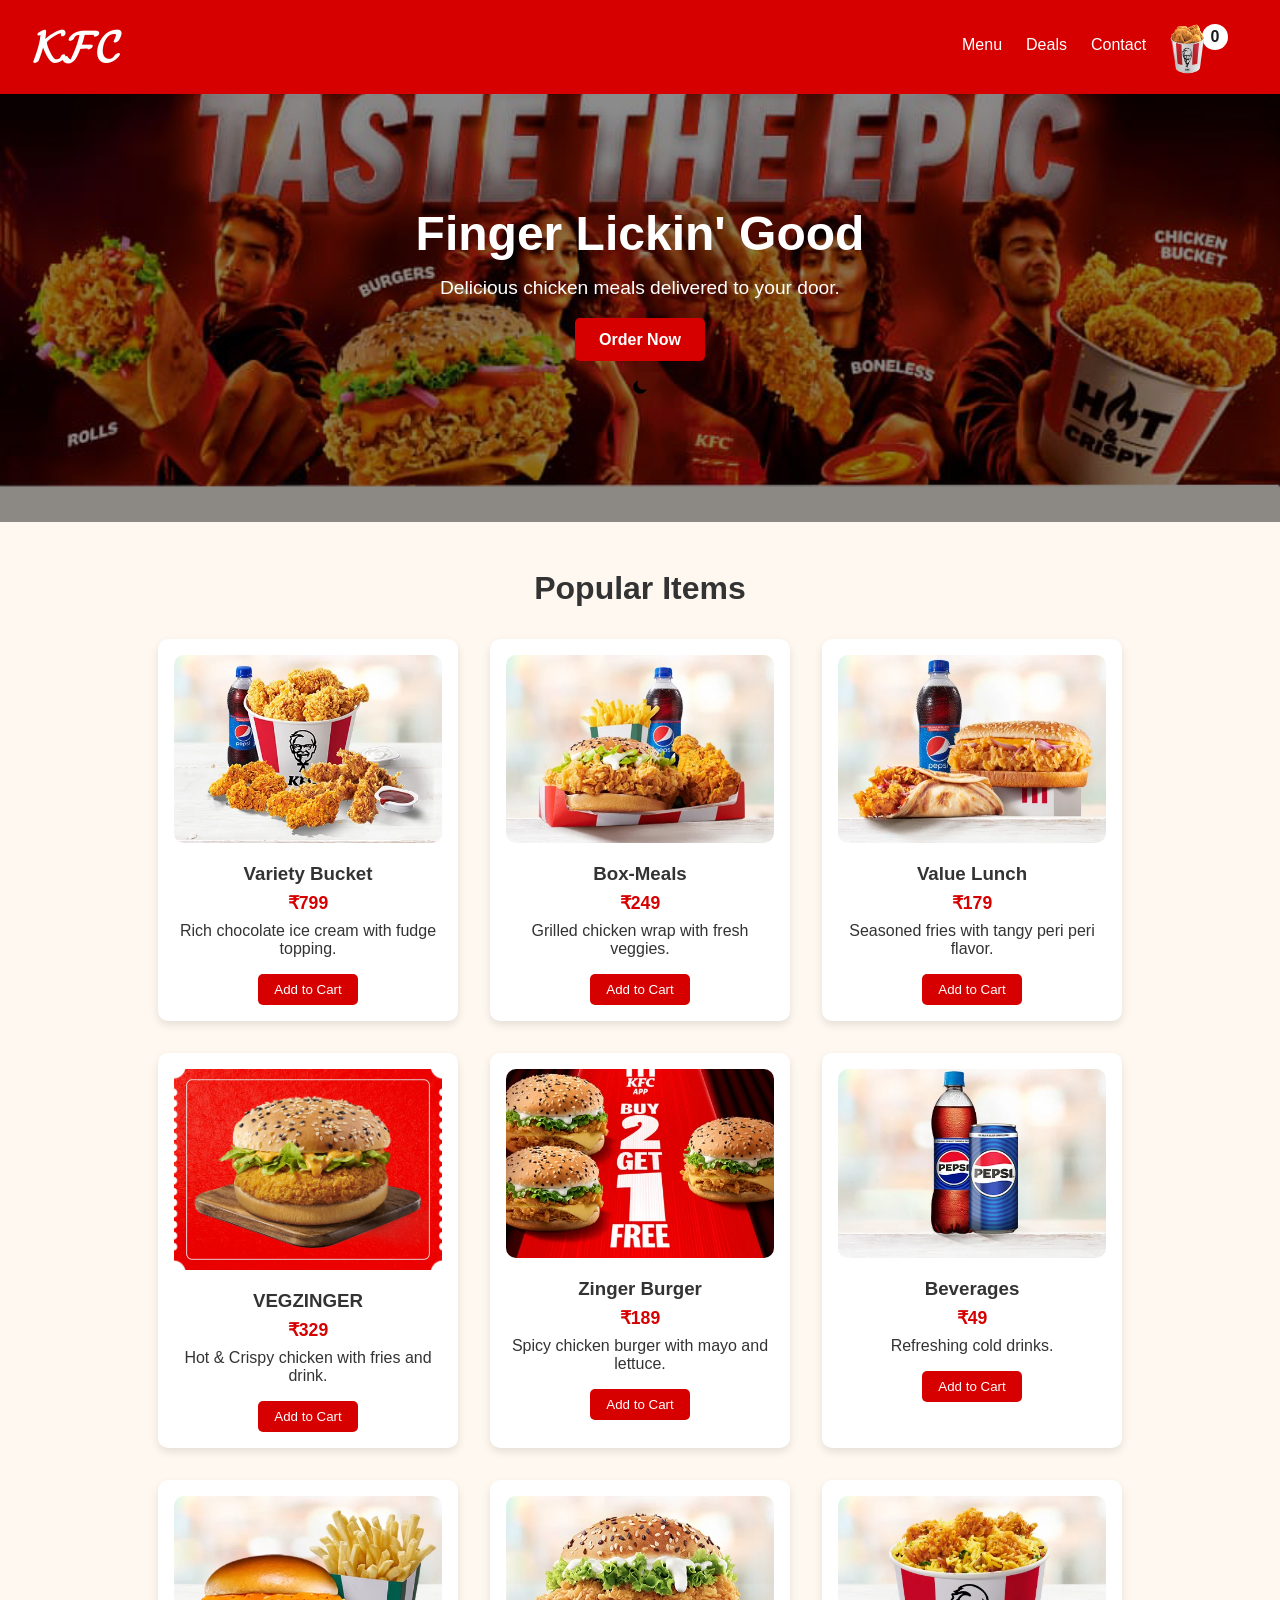
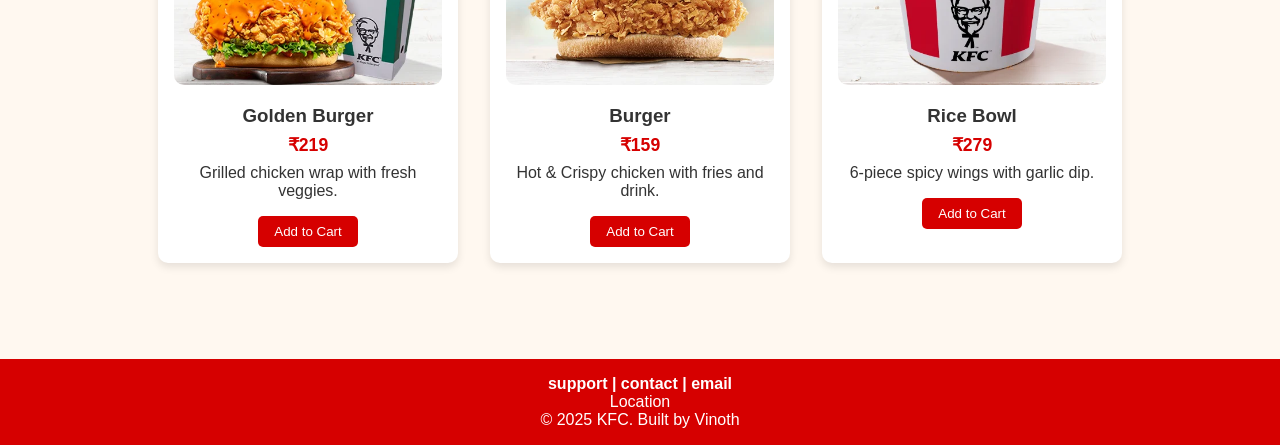
==== index.html @ 9e8978f0 "Demo Code First Push" ====
<!DOCTYPE html>
<html lang="en">
<head>
  <meta charset="UTF-8" />
  <meta name="viewport" content="width=device-width, initial-scale=1.0" />
  <title>KFC</title>
  <link rel="icon" type="image" href="webpng.png">
  <style>
    * {
      margin: 0;
      padding: 0;
      box-sizing: border-box;
      font-family: 'Segoe UI', sans-serif;
    }

    body {
      background-color: #fff8f0;
      color: #333;
    }

    header {
      background-color: #d60000;
      color: white;
      padding: 1rem 2rem;
      display: flex;
      justify-content: space-between;
      align-items: center;
      position: sticky;
      top: 0;
      z-index: 999;
    }

    .logo {
      font-size: 2.8rem;
      font-weight: bold;
    }

    nav ul {
      list-style: none;
      display: flex;
      gap: 1.5rem;
    }

    nav a {
      color: white;
      text-decoration: none;
      font-weight: 500;
    }

    .menu-toggle {
      display: none;
      font-size: 1.5rem;
      background: none;
      border: none;
      color: white;
    }

    .hero {
      text-align: center;
      padding: 7rem 2rem;
      background: url("backg.png") no-repeat center center/cover;
      color: white;
      position: relative;
    }

    .hero::before {
      content: "";
      position: absolute;
      top: 0;
      left: 0;
      width: 100%;
      height: 100%;
      background: rgba(0, 0, 0, 0.45);
    }

    .hero h1, .hero p, .btn, .toggleparent {
      position: relative;
      z-index: 2;
    }

    .hero h1 {
      font-size: 3rem;
      margin-bottom: 1rem;
    }

    .hero p {
      font-size: 1.2rem;
      margin-bottom: 2rem;
    }

    .btn {
      background-color: #d60000;
      color: white;
      padding: 0.8rem 1.5rem;
      text-decoration: none;
      border-radius: 5px;
      font-weight: bold;
      transition: background 0.3s ease;
    }

    .btn:hover {
      background-color: #b00000;
    }

    .menu {
      padding: 3rem 2rem;
      text-align: center;
    }

    .menu h2 {
      font-size: 2rem;
      margin-bottom: 2rem;
    }

    .cards {
      display: flex;
      justify-content: center;
      gap: 2rem;
      flex-wrap: wrap;
    }

    .card {
      background-color: white;
      border-radius: 10px;
      box-shadow: 0 4px 8px rgba(0,0,0,0.1);
      width: 300px;
      padding: 1rem;
      transition: transform 0.3s ease;
    }

    .card:hover {
      transform: scale(1.03);
    }

    .card img {
      width: 100%;
      border-radius: 10px;
    }

    .card h3 {
      margin: 1rem 0 0.5rem;
    }

    .card button {
      margin-top: 1rem;
      padding: 0.5rem 1rem;
      background-color: #d60000;
      color: white;
      border: none;
      border-radius: 5px;
      cursor: pointer;
    }

    /* price style added */
    .price {
      font-size: 1.1rem;
      font-weight: bold;
      color: #d60000;
      margin-bottom: 0.5rem;
    }

    footer {
      background-color: #d60000;
      color: white;
      text-align: center;
      padding: 1rem;
      margin-top: 3rem;
    }

    ul {
      margin-right: 80px;
      margin-top: 20px;
    }

    .img {
      height: 50px;
      width: 50px;
      margin-top: -30px;
      margin-left: 200px;
      cursor: pointer;
    }

    body.dark {
      background-color: #1c1c1c;
      color: #f5f5f5;
    }

    body.dark header,
    body.dark footer {
      background-color: #333;
    }

    body.dark .card {
      background-color: #2a2a2a;
      color: #f5f5f5;
    }

    #cart {
      font-weight: bold;
      margin-right: 50px;
      margin-left: -10px;
      width: 25px;
      height: 25px;
      margin-top: -30px;
      display:flex;
      justify-content: center;
      align-items: center;
      padding: 13px;
      border-radius: 50%;
      margin-right: 20px;
      background-color: rgb(255, 255, 255);
      color: #1c1c1c;
    }

    .cartParent{
      display: flex;
      justify-content: center;
      align-items: center;
    }

    .Toggle {
      border: none;
      background: none;
      cursor: pointer;
      padding: 10px;
      border-radius: 50%;
      transition: background-color 0.3s ease;
    }

    .Toggle:hover {
      background-color: rgba(0,0,0,0.1);
    }

    @media (max-width: 768px) {
      nav ul {
        display: none;
        flex-direction: column;
        background-color: #d60000;
        padding: 1rem;
      }

      nav ul.show {
        display: flex;
      }

      .menu-toggle {
        display: block;
      }
    }
  </style>
</head>
<body>
  <header>
    <div class="logo">𝓚𝓕𝓒</div>
    <nav>
      <ul>
        <li><a href="menu.html">Menu</a></li>
        <li><a href="deals.html">Deals</a></li>
        <li><a href="#final">Contact</a></li>
      </ul>

      <div id="cartParent" style="float:right;">
        <div id="cart"><b>0</b></div>
      </div>

      <img src="png.png" class="img" onclick="goToCart()">
    </nav>
    <button class="menu-toggle" onclick="toggleMenu()">☰</button>
  </header>

  <section class="hero">
    <h1>Finger Lickin' Good</h1>
    <p>Delicious chicken meals delivered to your door.</p>
    <a href="#popular" class="btn">Order Now</a>
    <br><br>

    <div class="toggleparent">
      <button class="Toggle" onclick="toggleDarkMode()">
        <img src="moon1.png" id="moon" width="20px" height="20px">
        <img src="sun.png.png" id="sun" width="20px" height="20px" style="display:none;">
      </button>
    </div>
  </section>

  <div id="popular">
    <section class="menu">
      <h2>Popular Items</h2>

      <div class="cards">

        <div class="card">
          <img src="KFC-Variety-Bucket.webp" alt="Variety Bucket" />
          <h3>Variety Bucket</h3>
          <p class="price">₹799</p>
          <p>Rich chocolate ice cream with fudge topping.</p>
          <button onclick="addToCart('Variety Bucket')">Add to Cart</button>
        </div>

        <div class="card">
          <img src="KFC-Box-Meals.webp" alt="Box-Meals" />
          <h3>Box-Meals</h3>
          <p class="price">₹249</p>
          <p>Grilled chicken wrap with fresh veggies.</p>
          <button onclick="addToCart('Box-Meals')">Add to Cart</button>
        </div>

        <div class="card">
          <img src="KFC-Value-Lunch.webp" alt="Value Lunch" />
          <h3>Value Lunch</h3>
          <p class="price">₹179</p>
          <p>Seasoned fries with tangy peri peri flavor.</p>
          <button onclick="addToCart('Value Lunch')">Add to Cart</button>
        </div>

        <div class="card">
          <img src="VEGZINGER.jpg" alt="VEGZINGER" />
          <h3>VEGZINGER</h3>
          <p class="price">₹329</p>
          <p>Hot & Crispy chicken with fries and drink.</p>
          <button onclick="addToCart('VEGZINGER')">Add to Cart</button>
        </div>

        <div class="card">
          <img src="KFC-BOGO-CHICKEN-ZINGER-22-JULY-465-X-327-F1B.webp" alt="Zinger Burger" />
          <h3>Zinger Burger</h3>
          <p class="price">₹189</p>
          <p>Spicy chicken burger with mayo and lettuce.</p>
          <button onclick="addToCart('Zinger Burger')">Add to Cart</button>
        </div>

        <div class="card">
          <img src="KFC-Beverages.webp" alt="Beverages" />
          <h3>Beverages</h3>
          <p class="price">₹49</p>
          <p>Refreshing cold drinks.</p>
          <button onclick="addToCart('Beverages')">Add to Cart</button>
        </div>

        <div class="card">
          <img src="KFC-Gold-Burger-White-Category-23MAY_4.webp" alt="Golden Burger" />
          <h3>Golden Burger</h3>
          <p class="price">₹219</p>
          <p>Grilled chicken wrap with fresh veggies.</p>
          <button onclick="addToCart('Golden Burger')">Add to Cart</button>
        </div>

        <div class="card">
          <img src="KFC-Burger.webp" alt="Burger" />
          <h3>Burger</h3>
          <p class="price">₹159</p>
          <p>Hot & Crispy chicken with fries and drink.</p>
          <button onclick="addToCart('Burger')">Add to Cart</button>
        </div>

        <div class="card">
          <img src="KFC-rice-bowl.webp" alt="Rice Bowl" />
          <h3>Rice Bowl</h3>
          <p class="price">₹279</p>
          <p>6-piece spicy wings with garlic dip.</p>
          <button onclick="addToCart('Rice Bowl')">Add to Cart</button>
        </div>

      </div>
    </section>
  </div>

  <div id="final">
    <footer>
      <p><b>support | contact | email</b></p>
      <p>Location</p>
      <p>&copy; 2025 KFC. Built by Vinoth</p>
    </footer>
  </div>

  <script>
    // prices object
    const prices = {
      "Variety Bucket": 799,
      "Box-Meals": 249,
      "Value Lunch": 179,
      "VEGZINGER": 329,
      "Zinger Burger": 189,
      "Beverages": 49,
      "Golden Burger": 219,
      "Burger": 159,
      "Rice Bowl": 279
    };

    let cartItems = JSON.parse(localStorage.getItem("cartItems")) || [];
    document.getElementById("cart").textContent = cartItems.length;

    function addToCart(item) {
      let price = prices[item] !== undefined ? prices[item] : 0;
      alert(item + " added to cart! Price: ₹" + price);

      cartItems.push({ name: item, price: price });
      localStorage.setItem("cartItems", JSON.stringify(cartItems));

      document.getElementById("cart").textContent = cartItems.length;
    }

    function goToCart() {
      window.location.href = "cart.html";
    }

    let bool = true;
    function toggleDarkMode() {
      document.body.classList.toggle("dark");
      const sun = document.getElementById("sun");
      const moon = document.getElementById("moon");
      if (bool) {
        sun.style.display = "block";
        moon.style.display = "none";
        bool = false;
      } else {
        sun.style.display = "none";
        moon.style.display = "block";
        bool = true;
      }
    }

    function toggleMenu() {
      document.querySelector("nav ul").classList.toggle("show");
    }
  </script>
</body>
</html>
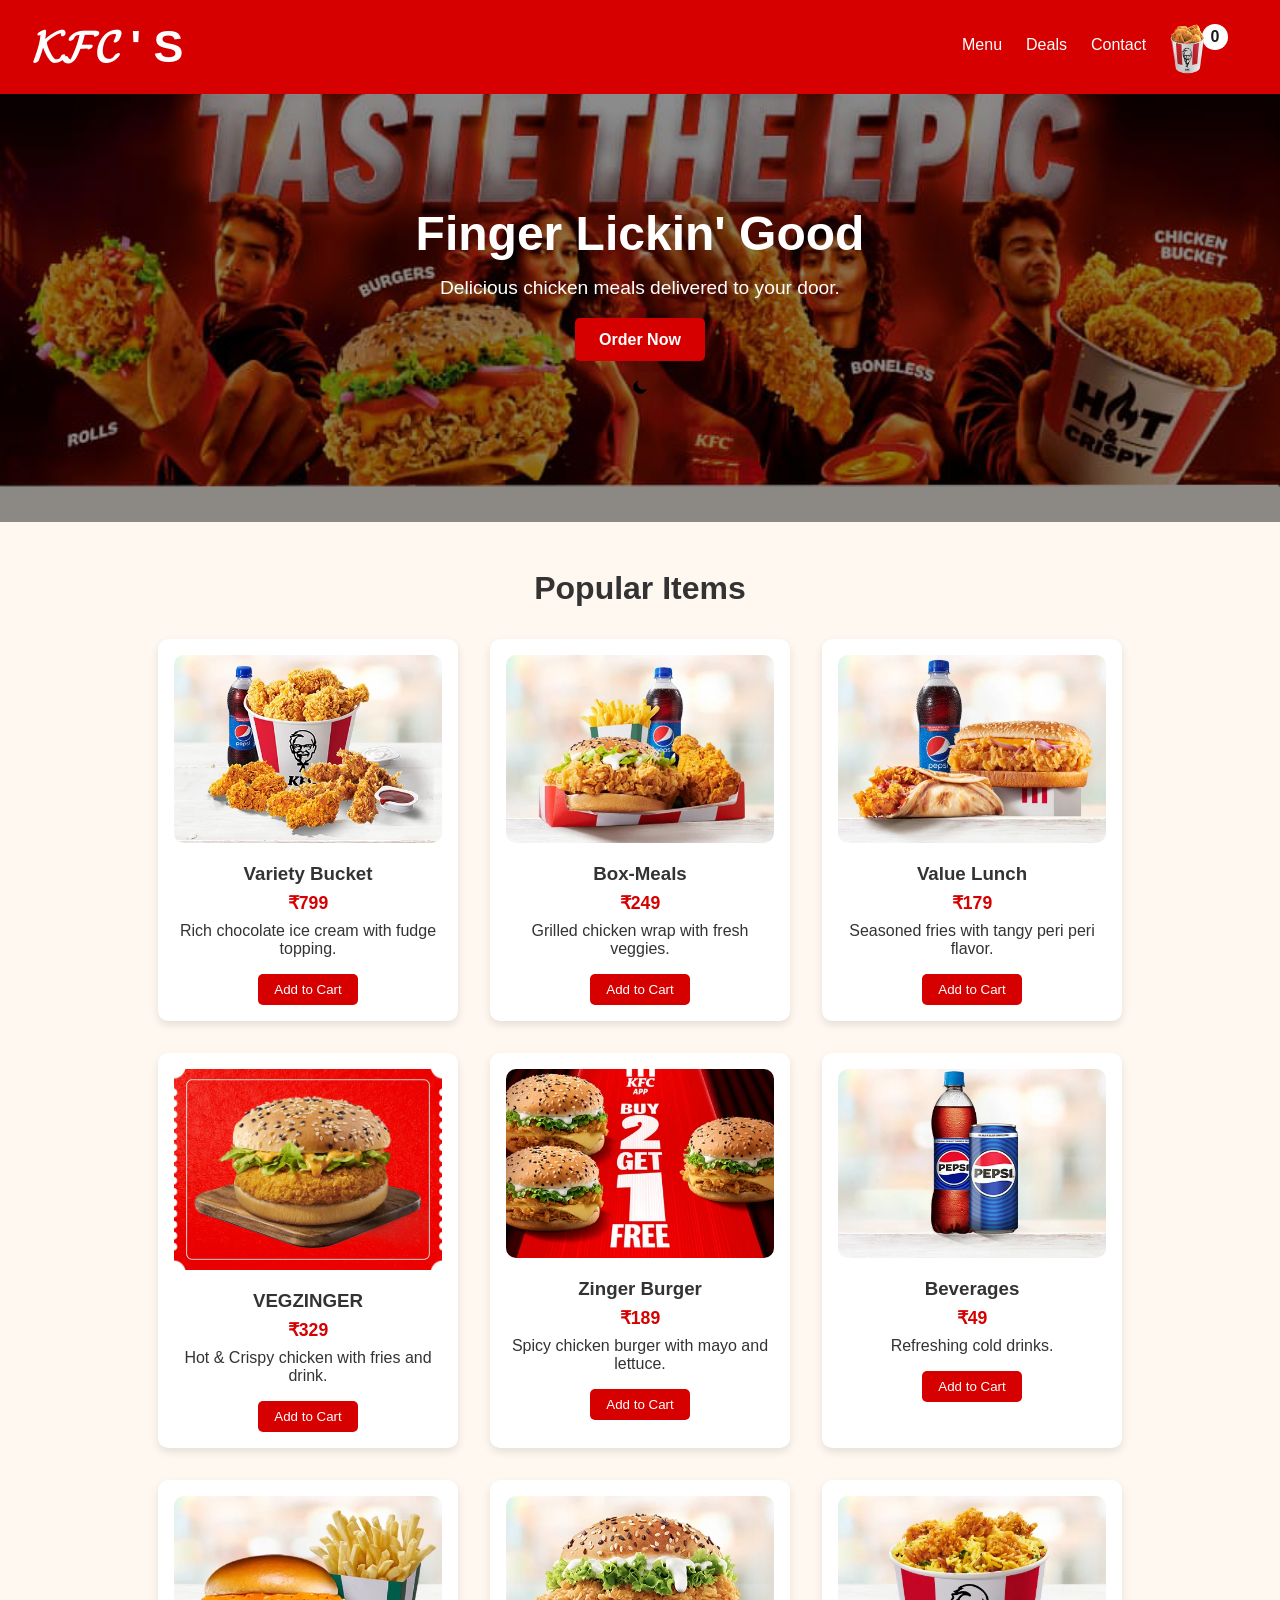
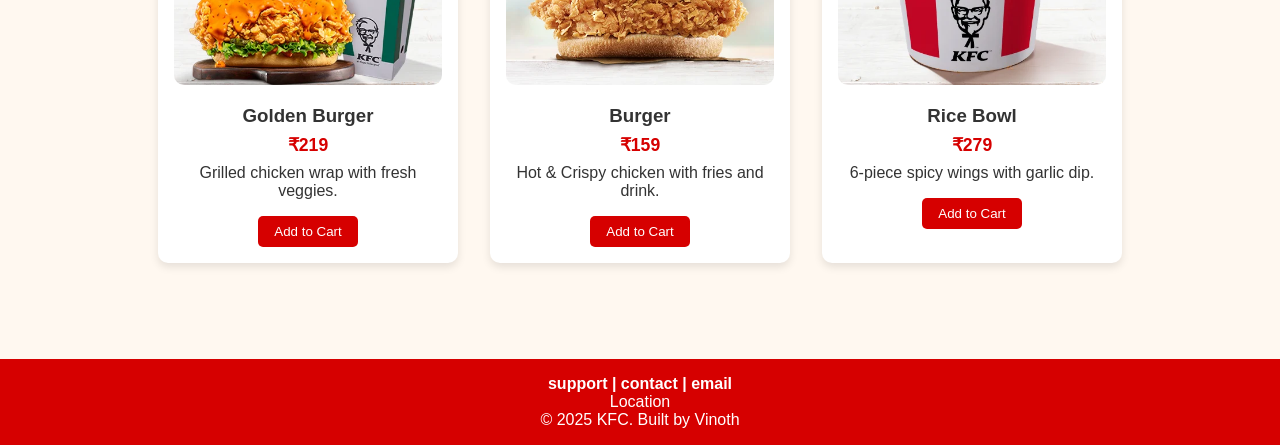
==== commit 45eb6ff6: "add s" ====
--- a/index.html
+++ b/index.html
@@ -251,7 +251,7 @@
 </head>
 <body>
   <header>
-    <div class="logo">𝓚𝓕𝓒</div>
+    <div class="logo">𝓚𝓕𝓒 ' S</div>
     <nav>
       <ul>
         <li><a href="menu.html">Menu</a></li>
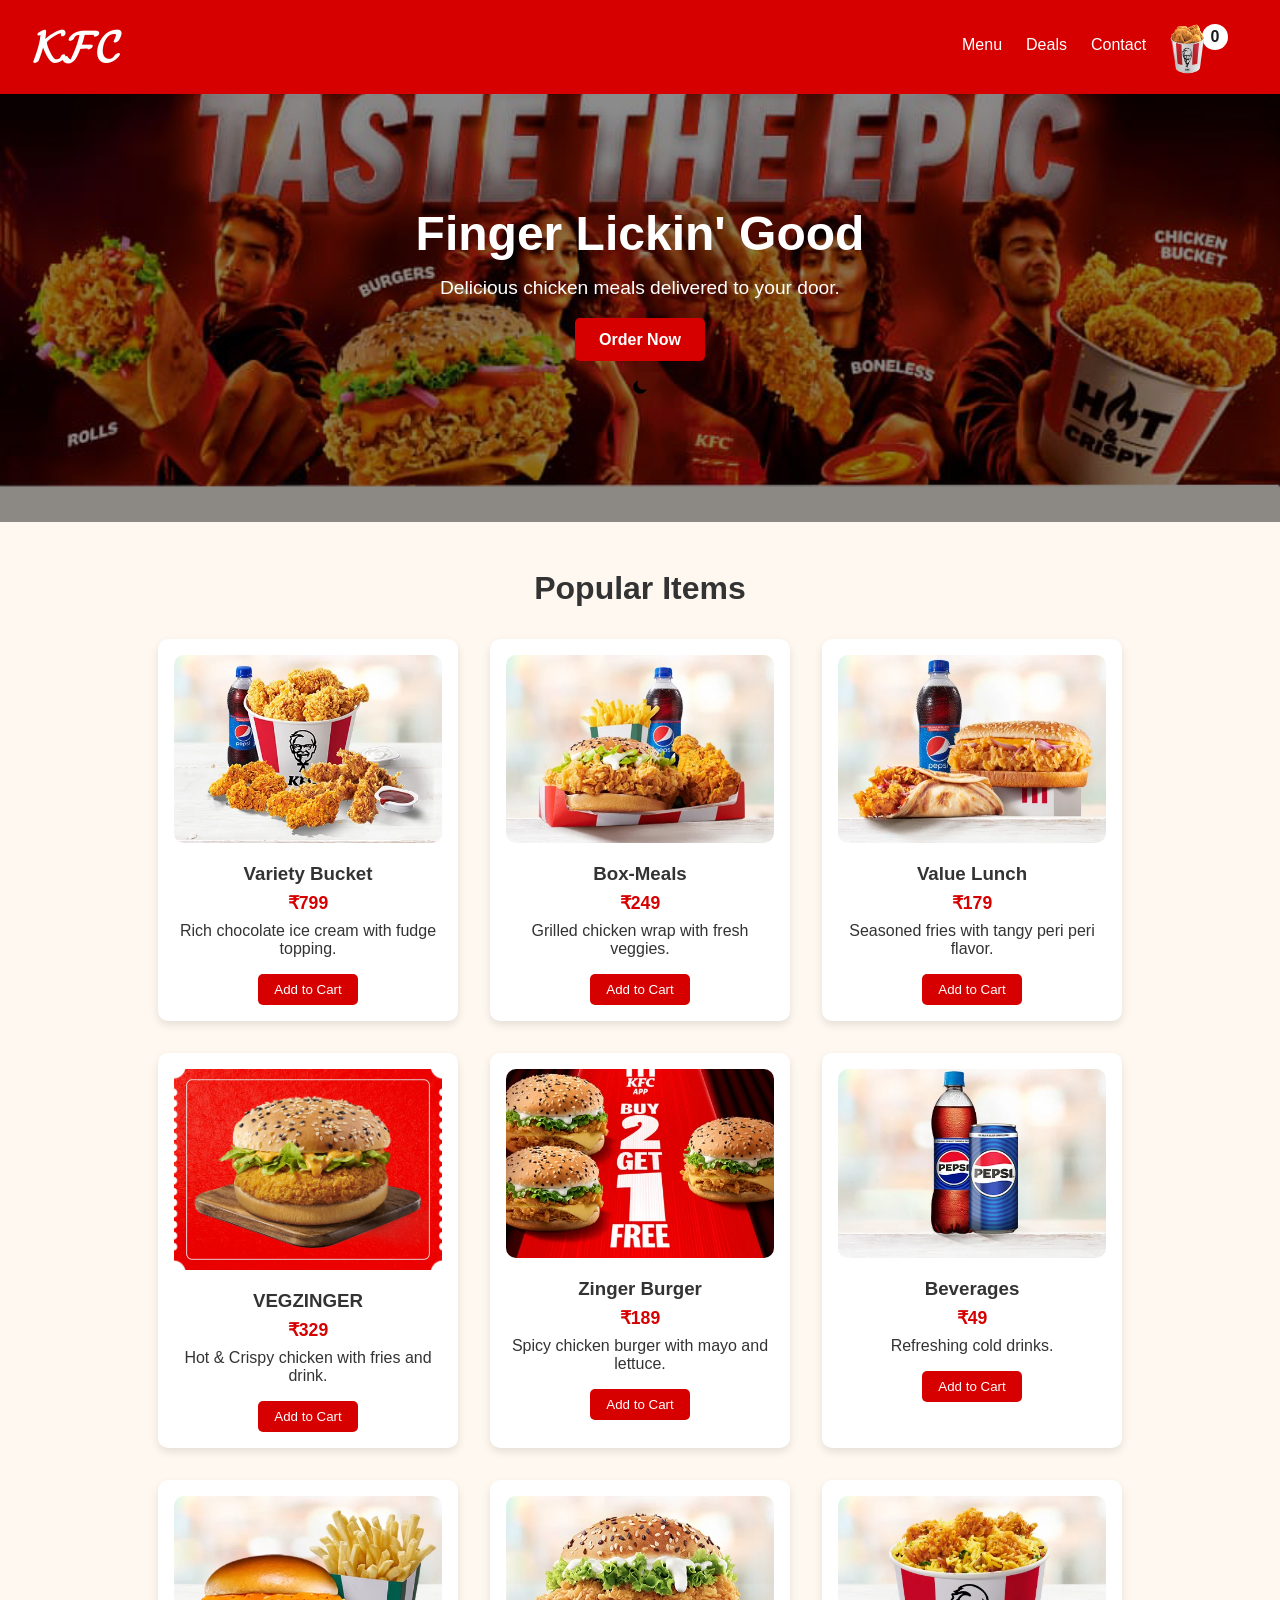
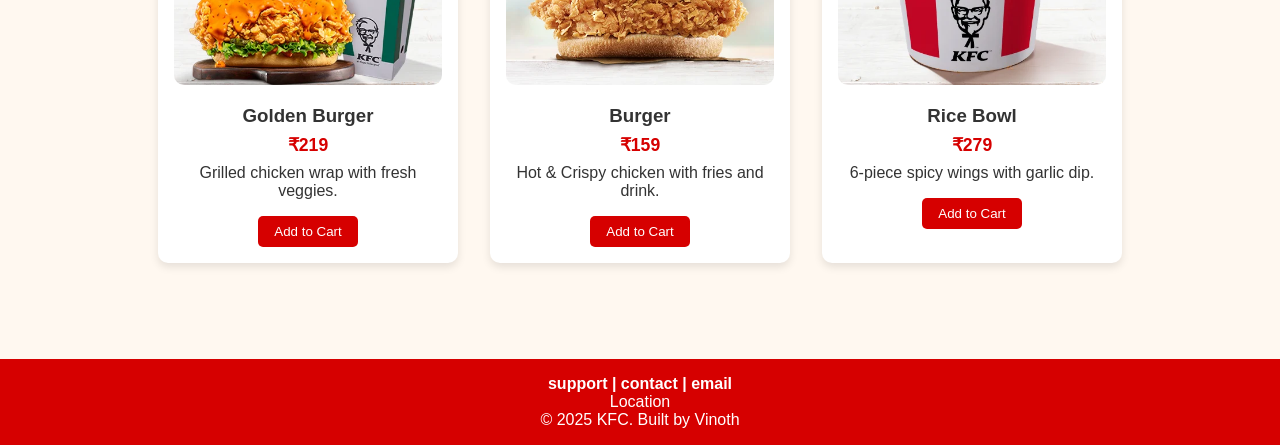
==== commit 53d70629: "adden" ====
--- a/index.html
+++ b/index.html
@@ -251,7 +251,7 @@
 </head>
 <body>
   <header>
-    <div class="logo">𝓚𝓕𝓒 ' S</div>
+    <div class="logo">𝓚𝓕𝓒</div>
     <nav>
       <ul>
         <li><a href="menu.html">Menu</a></li>
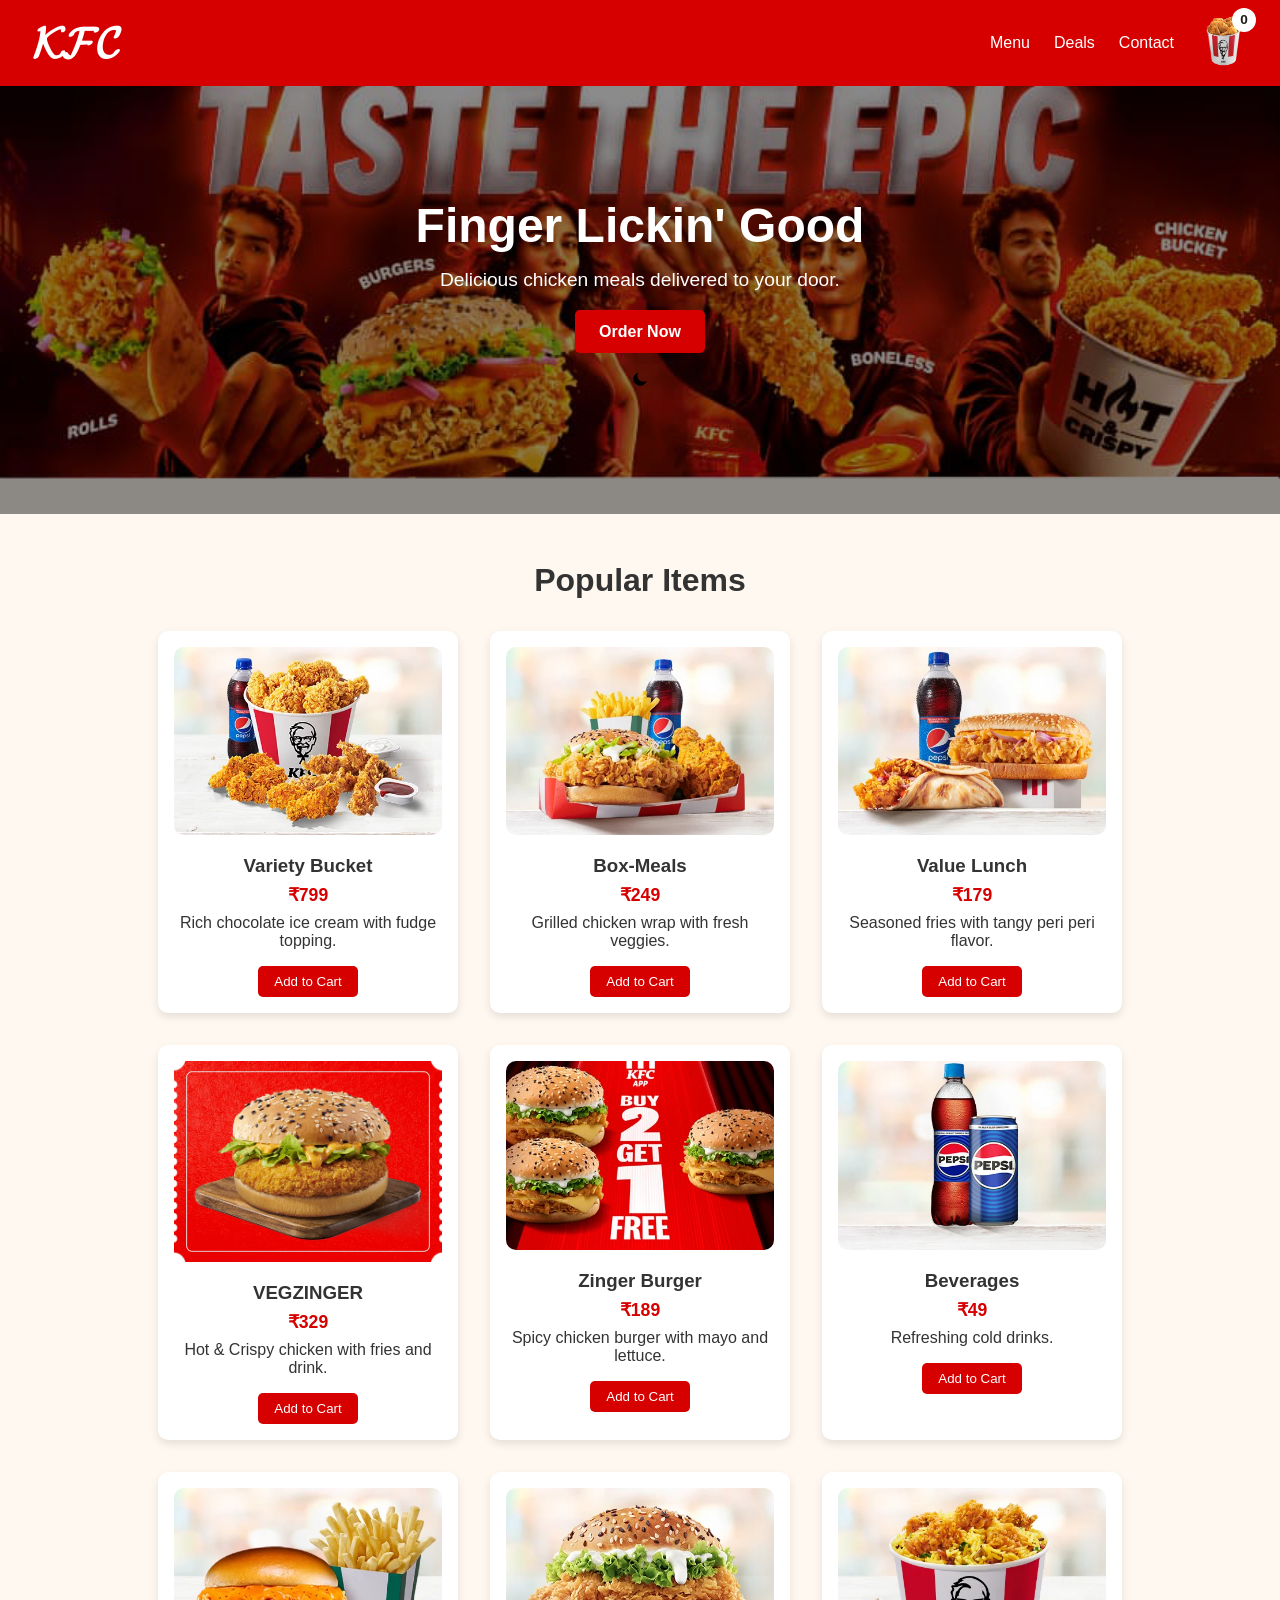
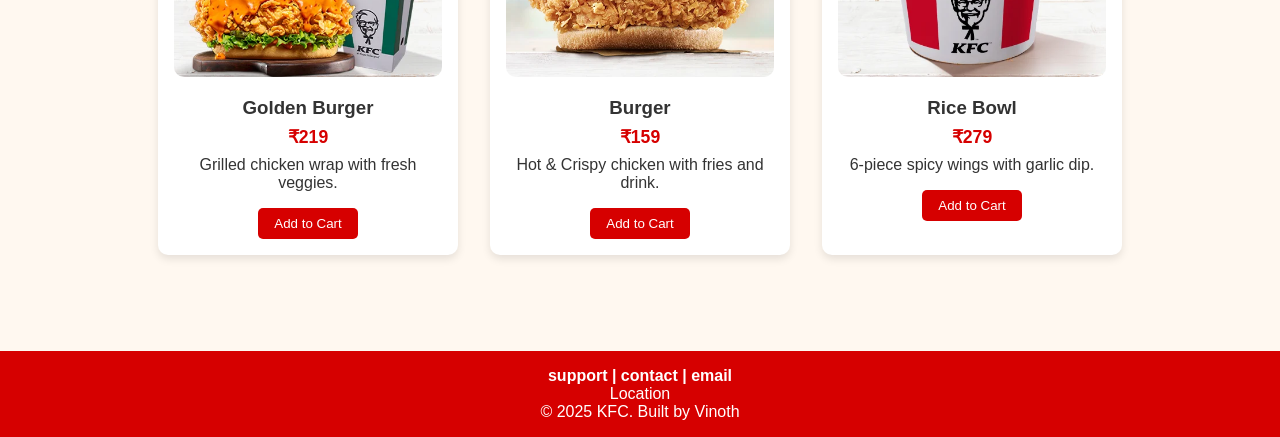
==== commit 9c07a287: "Updated project files" ====
--- a/index.html
+++ b/index.html
@@ -4,7 +4,7 @@
   <meta charset="UTF-8" />
   <meta name="viewport" content="width=device-width, initial-scale=1.0" />
   <title>KFC</title>
-  <link rel="icon" type="image" href="webpng.png">
+  <link rel="icon" type="image" href="assets/webpng.png">
   <style>
     * {
       margin: 0;
@@ -39,6 +39,13 @@
       list-style: none;
       display: flex;
       gap: 1.5rem;
+      align-items: center;
+    }
+
+    nav {
+      display: flex;
+      align-items: center;
+      gap: 1.5rem;
     }
 
     nav a {
@@ -53,12 +60,13 @@
       background: none;
       border: none;
       color: white;
+      cursor: pointer;
     }
 
     .hero {
       text-align: center;
       padding: 7rem 2rem;
-      background: url("backg.png") no-repeat center center/cover;
+      background: url("assets/backg.png") no-repeat center center/cover;
       color: white;
       position: relative;
     }
@@ -168,15 +176,12 @@
     }
 
     ul {
-      margin-right: 80px;
-      margin-top: 20px;
+      margin: 0;
     }
 
     .img {
       height: 50px;
       width: 50px;
-      margin-top: -30px;
-      margin-left: 200px;
       cursor: pointer;
     }
 
@@ -195,27 +200,28 @@
       color: #f5f5f5;
     }
 
+    #cartParent {
+      position: relative;
+      display: inline-block;
+      flex: 0 0 auto;
+    }
+
     #cart {
       font-weight: bold;
-      margin-right: 50px;
-      margin-left: -10px;
-      width: 25px;
-      height: 25px;
-      margin-top: -30px;
-      display:flex;
-      justify-content: center;
-      align-items: center;
-      padding: 13px;
-      border-radius: 50%;
-      margin-right: 20px;
-      background-color: rgb(255, 255, 255);
-      color: #1c1c1c;
-    }
-
-    .cartParent{
+      position: absolute;
+      top: -8px;
+      right: -8px;
+      width: 24px;
+      height: 24px;
       display: flex;
       justify-content: center;
       align-items: center;
+      padding: 0;
+      border-radius: 50%;
+      background-color: rgb(255, 255, 255);
+      color: #1c1c1c;
+      font-size: 0.85rem;
+      line-height: 1;
     }
 
     .Toggle {
@@ -232,11 +238,24 @@
     }
 
     @media (max-width: 768px) {
+      header {
+        flex-wrap: wrap;
+      }
+
+      nav {
+        gap: 1rem;
+      }
+
       nav ul {
         display: none;
         flex-direction: column;
         background-color: #d60000;
         padding: 1rem;
+        position: absolute;
+        top: 100%;
+        left: 0;
+        width: 100%;
+        text-align: center;
       }
 
       nav ul.show {
@@ -251,7 +270,7 @@
 </head>
 <body>
   <header>
-    <div class="logo">𝓚𝓕𝓒</div>
+    <div class="logo">𝓚𝓕𝓒 </div>
     <nav>
       <ul>
         <li><a href="menu.html">Menu</a></li>
@@ -259,13 +278,12 @@
         <li><a href="#final">Contact</a></li>
       </ul>
 
-      <div id="cartParent" style="float:right;">
+      <div id="cartParent">
         <div id="cart"><b>0</b></div>
+        <img src="assets/png.png" class="img" onclick="goToCart()">
       </div>
-
-      <img src="png.png" class="img" onclick="goToCart()">
+      <button class="menu-toggle" onclick="toggleMenu()">☰</button>
     </nav>
-    <button class="menu-toggle" onclick="toggleMenu()">☰</button>
   </header>
 
   <section class="hero">
@@ -276,8 +294,8 @@
 
     <div class="toggleparent">
       <button class="Toggle" onclick="toggleDarkMode()">
-        <img src="moon1.png" id="moon" width="20px" height="20px">
-        <img src="sun.png.png" id="sun" width="20px" height="20px" style="display:none;">
+        <img src="assets/moon1.png" id="moon" width="20px" height="20px">
+        <img src="assets/sun.png.png" id="sun" width="20px" height="20px" style="display:none;">
       </button>
     </div>
   </section>
@@ -289,7 +307,7 @@
       <div class="cards">
 
         <div class="card">
-          <img src="KFC-Variety-Bucket.webp" alt="Variety Bucket" />
+          <img src="assets/KFC-Variety-Bucket.webp" alt="Variety Bucket" />
           <h3>Variety Bucket</h3>
           <p class="price">₹799</p>
           <p>Rich chocolate ice cream with fudge topping.</p>
@@ -297,7 +315,7 @@
         </div>
 
         <div class="card">
-          <img src="KFC-Box-Meals.webp" alt="Box-Meals" />
+          <img src="assets/KFC-Box-Meals.webp" alt="Box-Meals" />
           <h3>Box-Meals</h3>
           <p class="price">₹249</p>
           <p>Grilled chicken wrap with fresh veggies.</p>
@@ -305,7 +323,7 @@
         </div>
 
         <div class="card">
-          <img src="KFC-Value-Lunch.webp" alt="Value Lunch" />
+          <img src="assets/KFC-Value-Lunch.webp" alt="Value Lunch" />
           <h3>Value Lunch</h3>
           <p class="price">₹179</p>
           <p>Seasoned fries with tangy peri peri flavor.</p>
@@ -313,7 +331,7 @@
         </div>
 
         <div class="card">
-          <img src="VEGZINGER.jpg" alt="VEGZINGER" />
+          <img src="assets/VEGZINGER.jpg" alt="VEGZINGER" />
           <h3>VEGZINGER</h3>
           <p class="price">₹329</p>
           <p>Hot & Crispy chicken with fries and drink.</p>
@@ -321,7 +339,7 @@
         </div>
 
         <div class="card">
-          <img src="KFC-BOGO-CHICKEN-ZINGER-22-JULY-465-X-327-F1B.webp" alt="Zinger Burger" />
+          <img src="assets/KFC-BOGO-CHICKEN-ZINGER-22-JULY-465-X-327-F1B.webp" alt="Zinger Burger" />
           <h3>Zinger Burger</h3>
           <p class="price">₹189</p>
           <p>Spicy chicken burger with mayo and lettuce.</p>
@@ -329,7 +347,7 @@
         </div>
 
         <div class="card">
-          <img src="KFC-Beverages.webp" alt="Beverages" />
+          <img src="assets/KFC-Beverages.webp" alt="Beverages" />
           <h3>Beverages</h3>
           <p class="price">₹49</p>
           <p>Refreshing cold drinks.</p>
@@ -337,7 +355,7 @@
         </div>
 
         <div class="card">
-          <img src="KFC-Gold-Burger-White-Category-23MAY_4.webp" alt="Golden Burger" />
+          <img src="assets/KFC-Gold-Burger-White-Category-23MAY_4.webp" alt="Golden Burger" />
           <h3>Golden Burger</h3>
           <p class="price">₹219</p>
           <p>Grilled chicken wrap with fresh veggies.</p>
@@ -345,7 +363,7 @@
         </div>
 
         <div class="card">
-          <img src="KFC-Burger.webp" alt="Burger" />
+          <img src="assets/KFC-Burger.webp" alt="Burger" />
           <h3>Burger</h3>
           <p class="price">₹159</p>
           <p>Hot & Crispy chicken with fries and drink.</p>
@@ -353,7 +371,7 @@
         </div>
 
         <div class="card">
-          <img src="KFC-rice-bowl.webp" alt="Rice Bowl" />
+          <img src="assets/KFC-rice-bowl.webp" alt="Rice Bowl" />
           <h3>Rice Bowl</h3>
           <p class="price">₹279</p>
           <p>6-piece spicy wings with garlic dip.</p>
@@ -386,17 +404,46 @@
       "Rice Bowl": 279
     };
 
+    const images = {
+      "Variety Bucket": "assets/KFC-Variety-Bucket.webp",
+      "Box-Meals": "assets/KFC-Box-Meals.webp",
+      "Value Lunch": "assets/KFC-Value-Lunch.webp",
+      "VEGZINGER": "assets/VEGZINGER.jpg",
+      "Zinger Burger": "assets/KFC-BOGO-CHICKEN-ZINGER-22-JULY-465-X-327-F1B.webp",
+      "Beverages": "assets/KFC-Beverages.webp",
+      "Golden Burger": "assets/KFC-Gold-Burger-White-Category-23MAY_4.webp",
+      "Burger": "assets/KFC-Burger.webp",
+      "Rice Bowl": "assets/KFC-rice-bowl.webp"
+    };
+
     let cartItems = JSON.parse(localStorage.getItem("cartItems")) || [];
-    document.getElementById("cart").textContent = cartItems.length;
+    cartItems = cartItems.map(item => ({
+      ...item,
+      price: item.price ?? prices[item.name] ?? 0,
+      img: item.img || images[item.name],
+      qty: item.qty || 1
+    }));
+    updateCartCount();
+
+    function updateCartCount() {
+      document.getElementById("cart").textContent = cartItems.reduce((sum, item) => sum + (item.qty || 1), 0);
+    }
 
     function addToCart(item) {
       let price = prices[item] !== undefined ? prices[item] : 0;
       alert(item + " added to cart! Price: ₹" + price);
 
-      cartItems.push({ name: item, price: price });
+      const existing = cartItems.find(cartItem => cartItem.name === item);
+      if (existing) {
+        existing.qty = (existing.qty || 1) + 1;
+        existing.price = price;
+        existing.img = images[item];
+      } else {
+        cartItems.push({ name: item, price: price, img: images[item], qty: 1 });
+      }
+
       localStorage.setItem("cartItems", JSON.stringify(cartItems));
-
-      document.getElementById("cart").textContent = cartItems.length;
+      updateCartCount();
     }
 
     function goToCart() {
